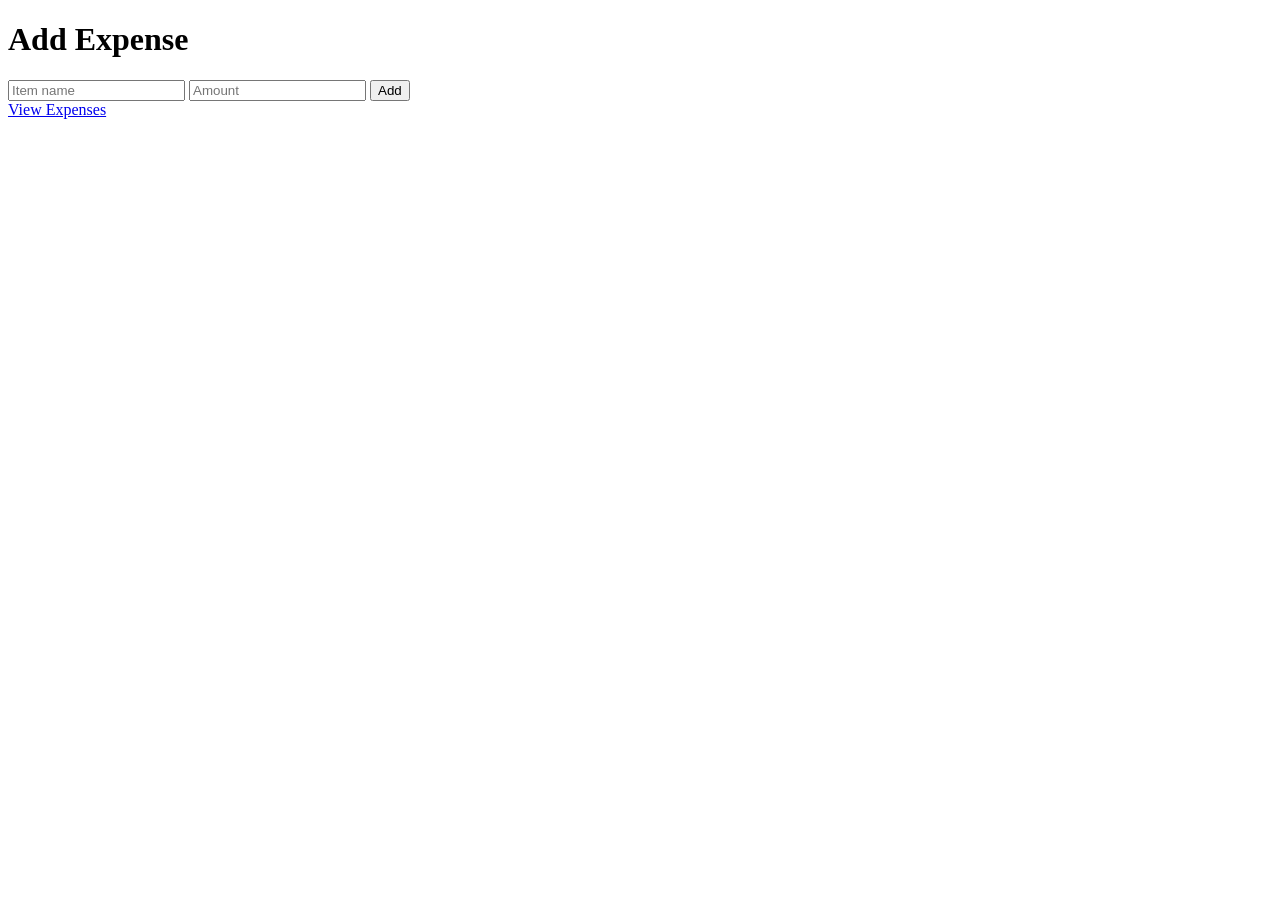
==== templates/index.html @ 9ac100df "HobList Update: - add a symple syntax for visualization - add needed files" ====
<!doctype html>
<html>
  <head>
    <title>Add Expense</title>
  </head>
  <body>
    <h1>Add Expense</h1>

    <form action="/add" method="POST">
      <input type="text" name="name" placeholder="Item name" required />
      <input type="number" name="amount" placeholder="Amount" required />
      <button type="submit">Add</button>
    </form>

    <a href="/list">View Expenses</a>
  </body>
</html>
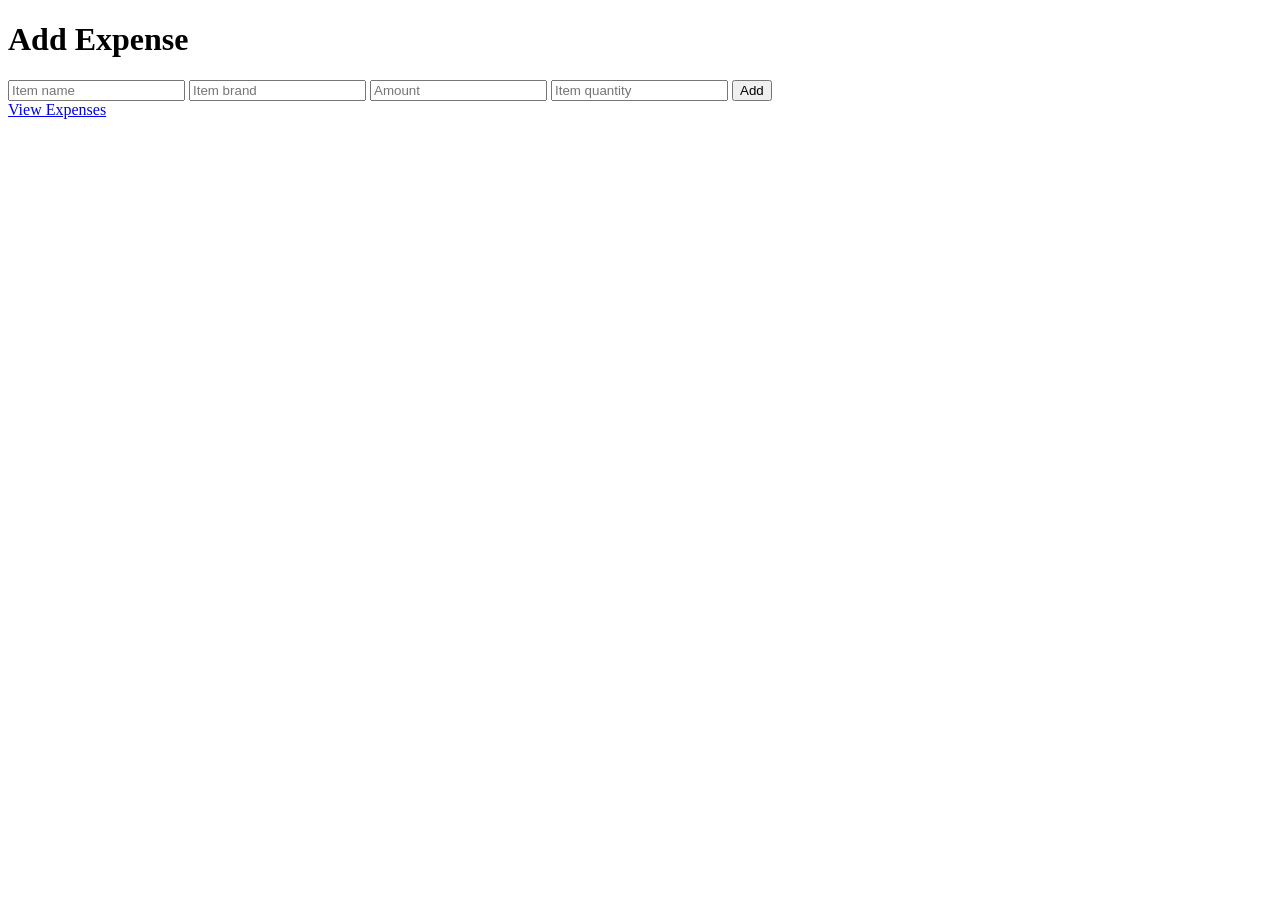
==== commit 3441ee26: "Hoblist Update: - try to add new data(brand, quantity) - familiarize on how flask works" ====
--- a/templates/index.html
+++ b/templates/index.html
@@ -8,7 +8,14 @@
 
     <form action="/add" method="POST">
       <input type="text" name="name" placeholder="Item name" required />
+      <input type="text" name="brand" placeholder="Item brand" required />
       <input type="number" name="amount" placeholder="Amount" required />
+      <input
+        type="number"
+        name="quantity"
+        placeholder="Item quantity"
+        required
+      />
       <button type="submit">Add</button>
     </form>
 
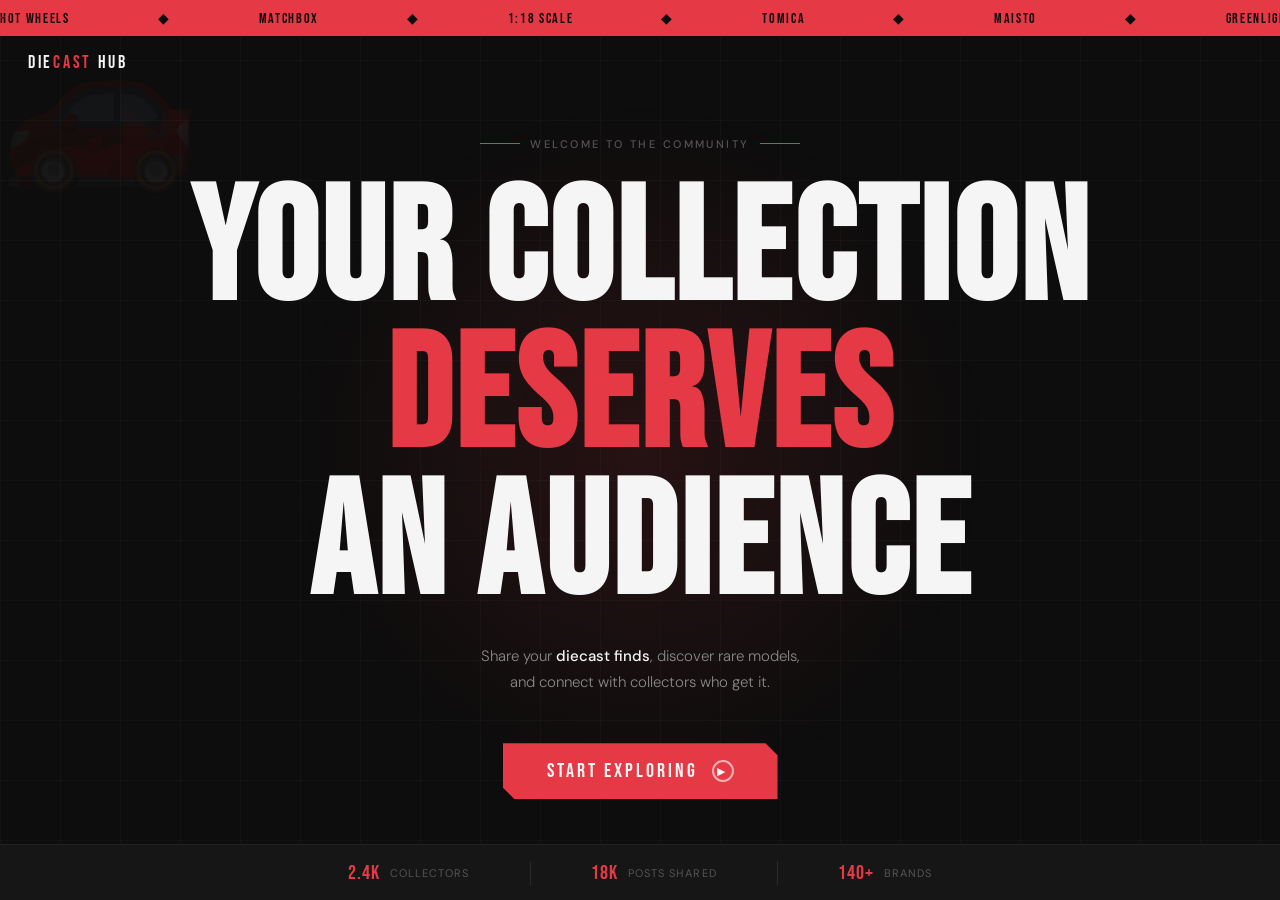
==== commit dc113bfc: "HobList Update:   - add_to_cart migration   - feed and base   - index as landing page   - routing fa" ====
--- a/templates/index.html
+++ b/templates/index.html
@@ -1,24 +1,521 @@
 <!doctype html>
-<html>
+<html lang="en">
   <head>
-    <title>Add Expense</title>
+    <meta charset="UTF-8" />
+    <meta name="viewport" content="width=device-width, initial-scale=1.0" />
+    <title>DieCast Hub — Landing</title>
+    <link
+      href="https://fonts.googleapis.com/css2?family=Bebas+Neue&family=DM+Sans:wght@300;400;500&display=swap"
+      rel="stylesheet"
+    />
+    <style>
+      *,
+      *::before,
+      *::after {
+        margin: 0;
+        padding: 0;
+        box-sizing: border-box;
+      }
+
+      :root {
+        --red: #e63946;
+        --dark: #0d0d0d;
+        --card: #161616;
+        --muted: #555;
+        --white: #f5f5f5;
+        --accent: #ffd60a;
+      }
+
+      html,
+      body {
+        height: 100%;
+      }
+
+      body {
+        background-color: var(--dark);
+        color: var(--white);
+        font-family: "DM Sans", sans-serif;
+        overflow: hidden;
+        cursor: none;
+      }
+
+      /* ── Custom cursor ── */
+      .cursor {
+        position: fixed;
+        width: 12px;
+        height: 12px;
+        background: var(--red);
+        border-radius: 50%;
+        pointer-events: none;
+        z-index: 9999;
+        transform: translate(-50%, -50%);
+        transition:
+          transform 0.1s ease,
+          width 0.2s ease,
+          height 0.2s ease;
+      }
+      .cursor-ring {
+        position: fixed;
+        width: 36px;
+        height: 36px;
+        border: 1.5px solid rgba(230, 57, 70, 0.5);
+        border-radius: 50%;
+        pointer-events: none;
+        z-index: 9998;
+        transform: translate(-50%, -50%);
+        transition:
+          transform 0.12s ease,
+          border-color 0.2s;
+      }
+
+      /* ── Grid texture overlay ── */
+      body::before {
+        content: "";
+        position: fixed;
+        inset: 0;
+        background-image:
+          linear-gradient(rgba(255, 255, 255, 0.025) 1px, transparent 1px),
+          linear-gradient(
+            90deg,
+            rgba(255, 255, 255, 0.025) 1px,
+            transparent 1px
+          );
+        background-size: 60px 60px;
+        pointer-events: none;
+        z-index: 0;
+      }
+
+      /* ── Red spotlight ── */
+      body::after {
+        content: "";
+        position: fixed;
+        width: 700px;
+        height: 700px;
+        background: radial-gradient(
+          circle,
+          rgba(230, 57, 70, 0.12) 0%,
+          transparent 70%
+        );
+        top: 50%;
+        left: 50%;
+        transform: translate(-50%, -50%);
+        pointer-events: none;
+        z-index: 0;
+      }
+
+      /* ── Floating diecast silhouettes (decorative) ── */
+      .silhouette {
+        position: fixed;
+        opacity: 0.04;
+        font-size: 160px;
+        pointer-events: none;
+        z-index: 0;
+        animation: drift 18s ease-in-out infinite;
+      }
+      .silhouette:nth-child(1) {
+        top: 5%;
+        left: -60px;
+        animation-delay: 0s;
+      }
+      .silhouette:nth-child(2) {
+        bottom: 5%;
+        right: -40px;
+        animation-delay: -9s;
+        font-size: 200px;
+      }
+
+      @keyframes drift {
+        0%,
+        100% {
+          transform: translateY(0px) rotate(-5deg);
+        }
+        50% {
+          transform: translateY(-20px) rotate(5deg);
+        }
+      }
+
+      /* ── Ticker strip at the top ── */
+      .ticker-wrap {
+        position: fixed;
+        top: 0;
+        left: 0;
+        right: 0;
+        height: 36px;
+        background: var(--red);
+        overflow: hidden;
+        z-index: 10;
+        display: flex;
+        align-items: center;
+      }
+      .ticker-track {
+        display: flex;
+        gap: 80px;
+        white-space: nowrap;
+        animation: ticker 22s linear infinite;
+      }
+      .ticker-track span {
+        font-family: "Bebas Neue", sans-serif;
+        font-size: 14px;
+        letter-spacing: 0.12em;
+        color: var(--dark);
+      }
+      .dot {
+        color: var(--accent);
+        margin: 0 8px;
+      }
+
+      @keyframes ticker {
+        from {
+          transform: translateX(0);
+        }
+        to {
+          transform: translateX(-50%);
+        }
+      }
+
+      /* ── Main stage ── */
+      .stage {
+        position: relative;
+        height: 100vh;
+        display: flex;
+        flex-direction: column;
+        align-items: center;
+        justify-content: center;
+        z-index: 1;
+        padding-top: 36px;
+        text-align: center;
+        gap: 0;
+      }
+
+      /* ── Eyebrow label ── */
+      .eyebrow {
+        display: flex;
+        align-items: center;
+        gap: 10px;
+        font-size: 11px;
+        font-weight: 500;
+        letter-spacing: 0.22em;
+        text-transform: uppercase;
+        color: var(--muted);
+        margin-bottom: 28px;
+        opacity: 0;
+        animation: fadeUp 0.6s ease 0.2s forwards;
+      }
+      .eyebrow-line {
+        width: 40px;
+        height: 1px;
+        background: var(--red);
+      }
+
+      /* ── Main headline ── */
+      .headline {
+        font-family: "Bebas Neue", sans-serif;
+        font-size: clamp(72px, 13vw, 160px);
+        line-height: 0.92;
+        letter-spacing: 0.02em;
+        color: var(--white);
+        opacity: 0;
+        animation: fadeUp 0.7s ease 0.35s forwards;
+      }
+      .headline span {
+        color: var(--red);
+        display: block;
+      }
+
+      /* ── Sub-headline ── */
+      .sub {
+        margin-top: 24px;
+        font-size: 15px;
+        font-weight: 300;
+        color: #888;
+        max-width: 380px;
+        line-height: 1.7;
+        opacity: 0;
+        animation: fadeUp 0.7s ease 0.5s forwards;
+      }
+      .sub strong {
+        color: var(--white);
+        font-weight: 500;
+      }
+
+      /* ── CTA button ── */
+      .cta-wrap {
+        margin-top: 48px;
+        opacity: 0;
+        animation: fadeUp 0.7s ease 0.65s forwards;
+      }
+
+      .btn-start {
+        position: relative;
+        display: inline-flex;
+        align-items: center;
+        gap: 14px;
+        background: var(--red);
+        color: var(--white);
+        font-family: "Bebas Neue", sans-serif;
+        font-size: 20px;
+        letter-spacing: 0.15em;
+        padding: 16px 44px;
+        border: none;
+        cursor: none;
+        text-decoration: none;
+        clip-path: polygon(
+          0 0,
+          calc(100% - 12px) 0,
+          100% 12px,
+          100% 100%,
+          12px 100%,
+          0 calc(100% - 12px)
+        );
+        transition:
+          background 0.2s ease,
+          transform 0.15s ease;
+        overflow: hidden;
+      }
+
+      .btn-start::before {
+        content: "";
+        position: absolute;
+        inset: 0;
+        background: linear-gradient(
+          90deg,
+          transparent 0%,
+          rgba(255, 255, 255, 0.12) 50%,
+          transparent 100%
+        );
+        transform: translateX(-100%);
+        transition: transform 0.5s ease;
+      }
+
+      .btn-start:hover::before {
+        transform: translateX(100%);
+      }
+
+      .btn-start:hover {
+        background: #c1121f;
+        transform: translateY(-2px);
+      }
+
+      .btn-arrow {
+        width: 22px;
+        height: 22px;
+        border: 2px solid rgba(255, 255, 255, 0.6);
+        border-radius: 50%;
+        display: flex;
+        align-items: center;
+        justify-content: center;
+        font-size: 11px;
+        transition: transform 0.2s ease;
+      }
+
+      .btn-start:hover .btn-arrow {
+        transform: translateX(4px);
+      }
+
+      /* ── Bottom stat bar ── */
+      .stats {
+        position: fixed;
+        bottom: 0;
+        left: 0;
+        right: 0;
+        height: 56px;
+        background: var(--card);
+        border-top: 1px solid #222;
+        display: flex;
+        align-items: center;
+        justify-content: center;
+        gap: 60px;
+        z-index: 10;
+        opacity: 0;
+        animation: fadeUp 0.6s ease 1s forwards;
+      }
+
+      .stat {
+        display: flex;
+        align-items: center;
+        gap: 10px;
+      }
+
+      .stat-num {
+        font-family: "Bebas Neue", sans-serif;
+        font-size: 20px;
+        color: var(--red);
+        letter-spacing: 0.05em;
+      }
+
+      .stat-label {
+        font-size: 11px;
+        color: var(--muted);
+        letter-spacing: 0.1em;
+        text-transform: uppercase;
+      }
+
+      .stat-divider {
+        width: 1px;
+        height: 24px;
+        background: #2a2a2a;
+      }
+
+      /* ── Logo top-left ── */
+      .logo-mark {
+        position: fixed;
+        top: 52px;
+        left: 28px;
+        font-family: "Bebas Neue", sans-serif;
+        font-size: 18px;
+        letter-spacing: 0.15em;
+        color: var(--white);
+        z-index: 10;
+        text-decoration: none;
+        opacity: 0;
+        animation: fadeIn 0.5s ease 0.1s forwards;
+      }
+      .logo-mark em {
+        color: var(--red);
+        font-style: normal;
+      }
+
+      /* ── Animations ── */
+      @keyframes fadeUp {
+        from {
+          opacity: 0;
+          transform: translateY(20px);
+        }
+        to {
+          opacity: 1;
+          transform: translateY(0);
+        }
+      }
+      @keyframes fadeIn {
+        from {
+          opacity: 0;
+        }
+        to {
+          opacity: 1;
+        }
+      }
+    </style>
   </head>
   <body>
-    <h1>Add Expense</h1>
-
-    <form action="/add" method="POST">
-      <input type="text" name="name" placeholder="Item name" required />
-      <input type="text" name="brand" placeholder="Item brand" required />
-      <input type="number" name="amount" placeholder="Amount" required />
-      <input
-        type="number"
-        name="quantity"
-        placeholder="Item quantity"
-        required
-      />
-      <button type="submit">Add</button>
-    </form>
-
-    <a href="/list">View Expenses</a>
+    <!-- Custom cursor -->
+    <div class="cursor" id="cursor"></div>
+    <div class="cursor-ring" id="cursor-ring"></div>
+
+    <!-- Floating car silhouettes -->
+    <div class="silhouette">🚗</div>
+    <div class="silhouette">🏎️</div>
+
+    <!-- Logo -->
+    <a class="logo-mark" href="#">Die<em>Cast</em> Hub</a>
+
+    <!-- Ticker -->
+    <div class="ticker-wrap">
+      <div class="ticker-track">
+        <span>Hot Wheels</span><span class="dot">◆</span> <span>Matchbox</span
+        ><span class="dot">◆</span> <span>1:18 Scale</span
+        ><span class="dot">◆</span> <span>Tomica</span
+        ><span class="dot">◆</span> <span>Maisto</span
+        ><span class="dot">◆</span> <span>Greenlight</span
+        ><span class="dot">◆</span> <span>Johnny Lightning</span
+        ><span class="dot">◆</span> <span>Auto World</span
+        ><span class="dot">◆</span>
+        <!-- duplicate for seamless loop -->
+        <span>Hot Wheels</span><span class="dot">◆</span> <span>Matchbox</span
+        ><span class="dot">◆</span> <span>1:18 Scale</span
+        ><span class="dot">◆</span> <span>Tomica</span
+        ><span class="dot">◆</span> <span>Maisto</span
+        ><span class="dot">◆</span> <span>Greenlight</span
+        ><span class="dot">◆</span> <span>Johnny Lightning</span
+        ><span class="dot">◆</span> <span>Auto World</span
+        ><span class="dot">◆</span>
+      </div>
+    </div>
+
+    <!-- Main content -->
+    <main class="stage">
+      <p class="eyebrow">
+        <span class="eyebrow-line"></span>
+        Welcome to the community
+        <span class="eyebrow-line"></span>
+      </p>
+
+      <h1 class="headline">
+        Your Collection<br />
+        <span>Deserves</span>
+        An Audience
+      </h1>
+
+      <p class="sub">
+        Share your <strong>diecast finds</strong>, discover rare models,<br />
+        and connect with collectors who get it.
+      </p>
+
+      <div class="cta-wrap">
+        <a href="/feed" class="btn-start">
+          Start Exploring
+          <span class="btn-arrow">▶</span>
+        </a>
+      </div>
+    </main>
+
+    <!-- Stats bar -->
+    <div class="stats">
+      <div class="stat">
+        <span class="stat-num">2.4K</span>
+        <span class="stat-label">Collectors</span>
+      </div>
+      <div class="stat-divider"></div>
+      <div class="stat">
+        <span class="stat-num">18K</span>
+        <span class="stat-label">Posts Shared</span>
+      </div>
+      <div class="stat-divider"></div>
+      <div class="stat">
+        <span class="stat-num">140+</span>
+        <span class="stat-label">Brands</span>
+      </div>
+    </div>
+
+    <script>
+      // Custom cursor follow
+      const cursor = document.getElementById("cursor");
+      const ring = document.getElementById("cursor-ring");
+      let mx = 0,
+        my = 0,
+        rx = 0,
+        ry = 0;
+
+      document.addEventListener("mousemove", (e) => {
+        mx = e.clientX;
+        my = e.clientY;
+        cursor.style.left = mx + "px";
+        cursor.style.top = my + "px";
+      });
+
+      // Ring follows with a slight lag
+      (function animRing() {
+        rx += (mx - rx) * 0.14;
+        ry += (my - ry) * 0.14;
+        ring.style.left = rx + "px";
+        ring.style.top = ry + "px";
+        requestAnimationFrame(animRing);
+      })();
+
+      // Cursor grows on hover over the button
+      document
+        .querySelector(".btn-start")
+        .addEventListener("mouseenter", () => {
+          cursor.style.width = "20px";
+          cursor.style.height = "20px";
+          ring.style.borderColor = "rgba(230,57,70,0.9)";
+        });
+      document
+        .querySelector(".btn-start")
+        .addEventListener("mouseleave", () => {
+          cursor.style.width = "12px";
+          cursor.style.height = "12px";
+          ring.style.borderColor = "rgba(230,57,70,0.5)";
+        });
+    </script>
   </body>
 </html>
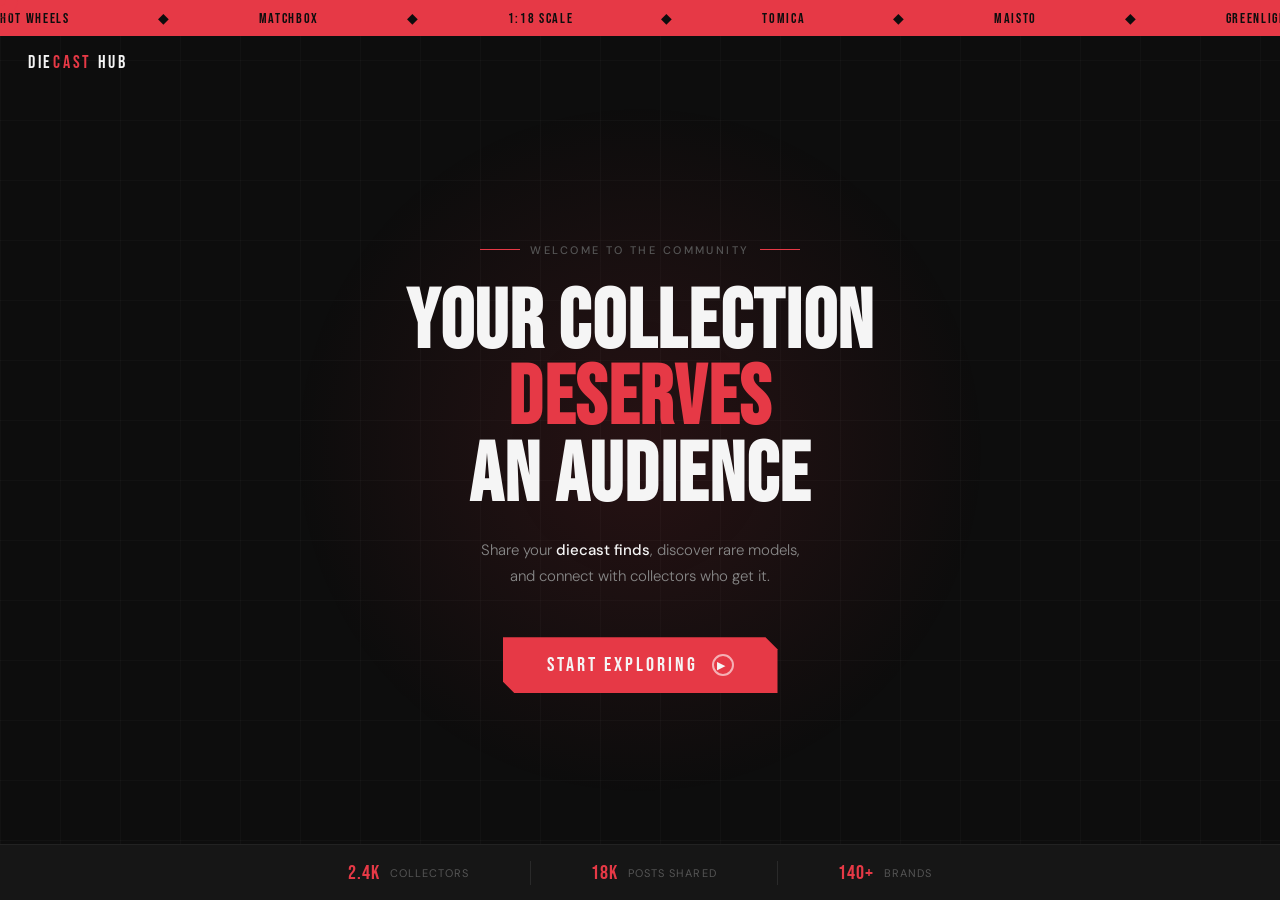
==== commit 6fd15bf9: "HobList Update: - fixed design" ====
--- a/templates/index.html
+++ b/templates/index.html
@@ -104,35 +104,6 @@
       }
 
       /* ── Floating diecast silhouettes (decorative) ── */
-      .silhouette {
-        position: fixed;
-        opacity: 0.04;
-        font-size: 160px;
-        pointer-events: none;
-        z-index: 0;
-        animation: drift 18s ease-in-out infinite;
-      }
-      .silhouette:nth-child(1) {
-        top: 5%;
-        left: -60px;
-        animation-delay: 0s;
-      }
-      .silhouette:nth-child(2) {
-        bottom: 5%;
-        right: -40px;
-        animation-delay: -9s;
-        font-size: 200px;
-      }
-
-      @keyframes drift {
-        0%,
-        100% {
-          transform: translateY(0px) rotate(-5deg);
-        }
-        50% {
-          transform: translateY(-20px) rotate(5deg);
-        }
-      }
 
       /* ── Ticker strip at the top ── */
       .ticker-wrap {
@@ -210,7 +181,7 @@
       /* ── Main headline ── */
       .headline {
         font-family: "Bebas Neue", sans-serif;
-        font-size: clamp(72px, 13vw, 160px);
+        font-size: clamp(72px, 6.5vw, 160px);
         line-height: 0.92;
         letter-spacing: 0.02em;
         color: var(--white);
@@ -401,10 +372,6 @@
     <div class="cursor" id="cursor"></div>
     <div class="cursor-ring" id="cursor-ring"></div>
 
-    <!-- Floating car silhouettes -->
-    <div class="silhouette">🚗</div>
-    <div class="silhouette">🏎️</div>
-
     <!-- Logo -->
     <a class="logo-mark" href="#">Die<em>Cast</em> Hub</a>
 
